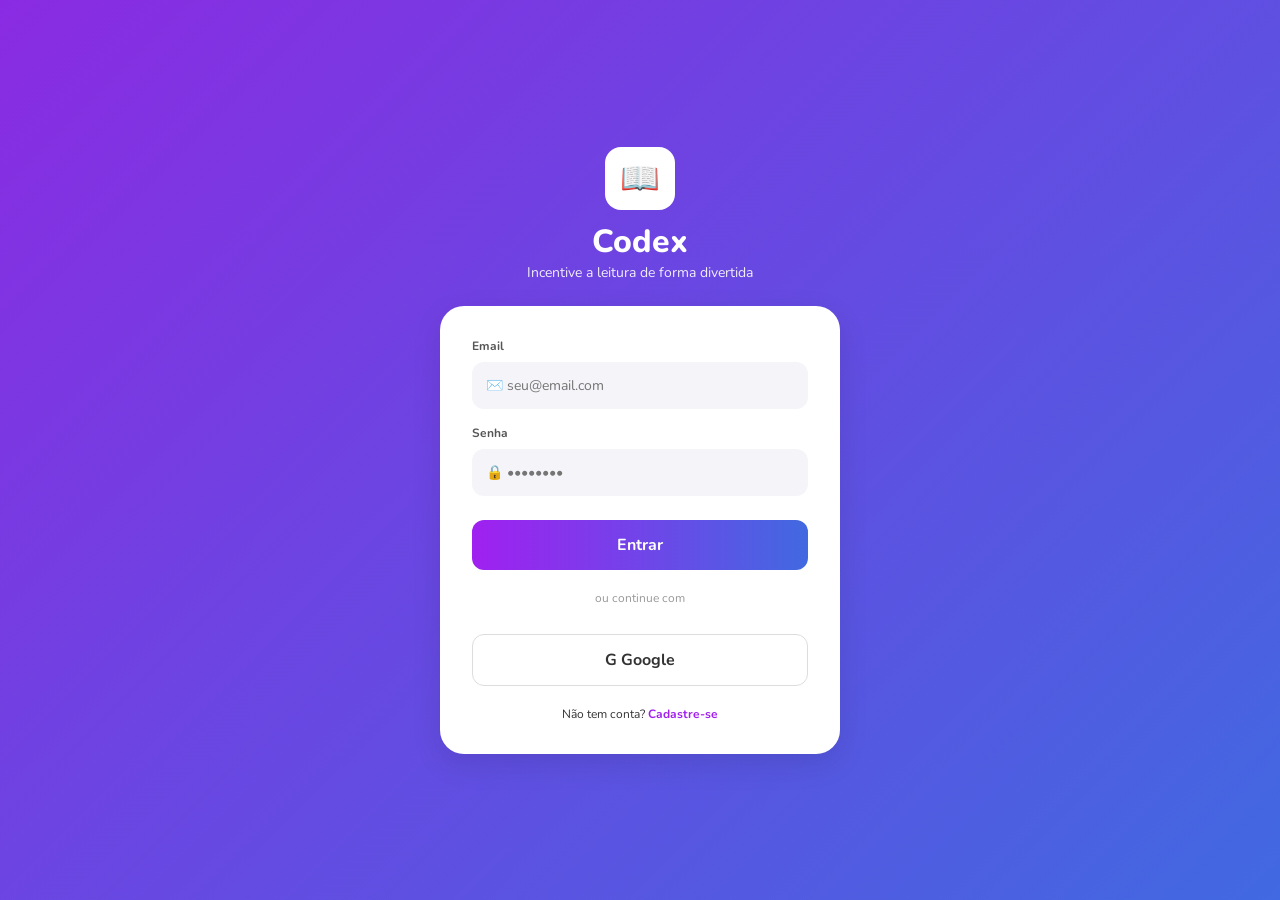
==== index.html @ 4026b61c "feat: cria estrutura visual do login e escolha de perfil" ====
<!DOCTYPE html>
<html lang="pt-BR">
<head>
    <meta charset="UTF-8">
    <meta name="viewport" content="width=device-width, initial-scale=1.0">
    <title>Codex - Login</title>
    <link rel="stylesheet" href="./css/global.css">
</head>
<body>

    <div class="cabecalho">
        <h1 style="background: white; color: #8A2BE2; display: inline-block; padding: 10px 15px; border-radius: 16px; margin-bottom: 10px;">📖</h1>
        <h1>Codex</h1>
        <p>Incentive a leitura de forma divertida</p>
    </div>

    <div class="cartao-branco">
        
        <form>
            <div class="grupo-input">
                <label>Email</label>
                <input type="email" placeholder="✉️ seu@email.com">
            </div>

            <div class="grupo-input">
                <label>Senha</label>
                <input type="password" placeholder="🔒 ••••••••">
            </div>

            <button type="button" class="btn-primario">Entrar</button>
        </form>

        <div class="divisor">ou continue com</div>

        <button type="button" class="btn-primario" style="background: white; color: #333; border: 1px solid #ddd;">
            G Google
        </button>

        <p style="text-align: center; font-size: 12px; margin-top: 20px;">
            Não tem conta? <strong style="color: #A020F0;">Cadastre-se</strong>
        </p>
    </div>

</body>
</html>
---- css/global.css ----
/* Importando a fonte parecida com a do Figma */
@import url('https://fonts.googleapis.com/css2?family=Nunito:wght@400;600;700;800&display=swap');

* {
    margin: 0;
    padding: 0;
    box-sizing: border-box;
    font-family: 'Nunito', sans-serif;
}

/* Fundo Gradiente e alinhamento central */
body {
    background: linear-gradient(135deg, #8A2BE2, #4169E1); /* Roxo para Azul */
    min-height: 100vh;
    display: flex;
    flex-direction: column;
    align-items: center;
    justify-content: center;
    color: white;
}

/* Título e Logo */
.cabecalho {
    text-align: center;
    margin-bottom: 24px;
}

.cabecalho h1 {
    font-size: 32px;
    font-weight: 800;
}

.cabecalho p {
    font-size: 14px;
    opacity: 0.9;
}

/* O Cartão Branco Central */
.cartao-branco {
    background-color: white;
    color: #333;
    width: 100%;
    max-width: 400px;
    border-radius: 24px;
    padding: 32px;
    box-shadow: 0px 10px 30px rgba(0,0,0,0.1);
}

/* Campos de Digitação (Inputs) */
.grupo-input {
    display: flex;
    flex-direction: column;
    margin-bottom: 16px;
}

.grupo-input label {
    font-size: 12px;
    font-weight: 700;
    margin-bottom: 8px;
    color: #555;
}

.grupo-input input {
    background-color: #F4F4F9;
    border: none;
    padding: 14px;
    border-radius: 12px;
    font-size: 14px;
    outline: none;
}

/* Botão Roxo Principal */
.btn-primario {
    width: 100%;
    background: linear-gradient(90deg, #A020F0, #4169E1);
    color: white;
    border: none;
    padding: 14px;
    border-radius: 12px;
    font-size: 16px;
    font-weight: 700;
    cursor: pointer;
    margin-top: 8px;
}

/* Divisor "ou continue com" */
.divisor {
    text-align: center;
    font-size: 12px;
    color: #999;
    margin: 20px 0;
}
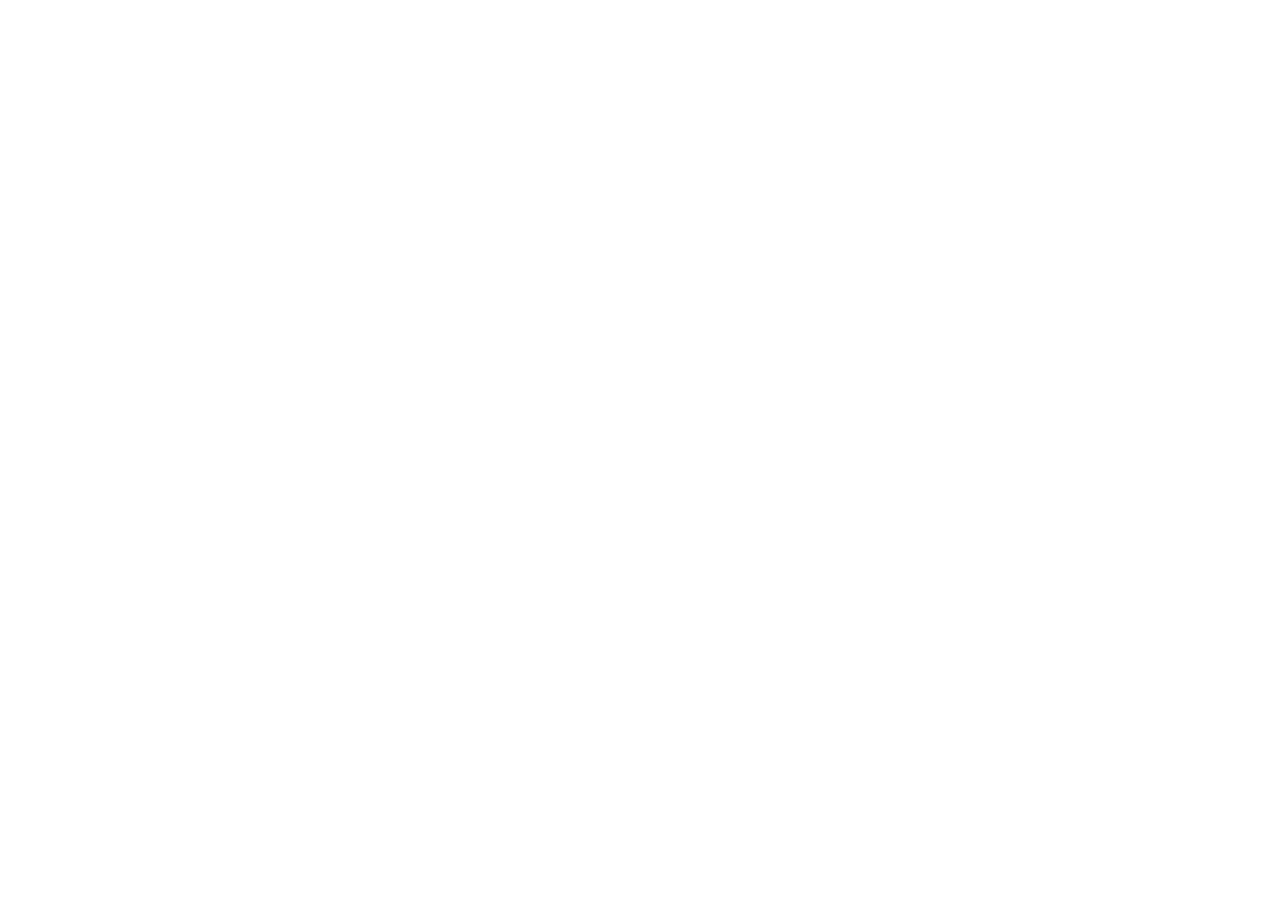
==== commit d7585831: "Atualiza index e reorganiza estrutura de CSS" ====
--- a/index.html
+++ b/index.html
@@ -1,45 +1,11 @@
 <!DOCTYPE html>
 <html lang="pt-BR">
 <head>
-    <meta charset="UTF-8">
-    <meta name="viewport" content="width=device-width, initial-scale=1.0">
-    <title>Codex - Login</title>
-    <link rel="stylesheet" href="./css/global.css">
+  <meta charset="UTF-8">
+  <meta name="viewport" content="width=device-width, initial-scale=1.0">
+  <title>Document</title>
 </head>
 <body>
-
-    <div class="cabecalho">
-        <h1 style="background: white; color: #8A2BE2; display: inline-block; padding: 10px 15px; border-radius: 16px; margin-bottom: 10px;">📖</h1>
-        <h1>Codex</h1>
-        <p>Incentive a leitura de forma divertida</p>
-    </div>
-
-    <div class="cartao-branco">
-        
-        <form>
-            <div class="grupo-input">
-                <label>Email</label>
-                <input type="email" placeholder="✉️ seu@email.com">
-            </div>
-
-            <div class="grupo-input">
-                <label>Senha</label>
-                <input type="password" placeholder="🔒 ••••••••">
-            </div>
-
-            <button type="button" class="btn-primario">Entrar</button>
-        </form>
-
-        <div class="divisor">ou continue com</div>
-
-        <button type="button" class="btn-primario" style="background: white; color: #333; border: 1px solid #ddd;">
-            G Google
-        </button>
-
-        <p style="text-align: center; font-size: 12px; margin-top: 20px;">
-            Não tem conta? <strong style="color: #A020F0;">Cadastre-se</strong>
-        </p>
-    </div>
-
+  
 </body>
 </html>
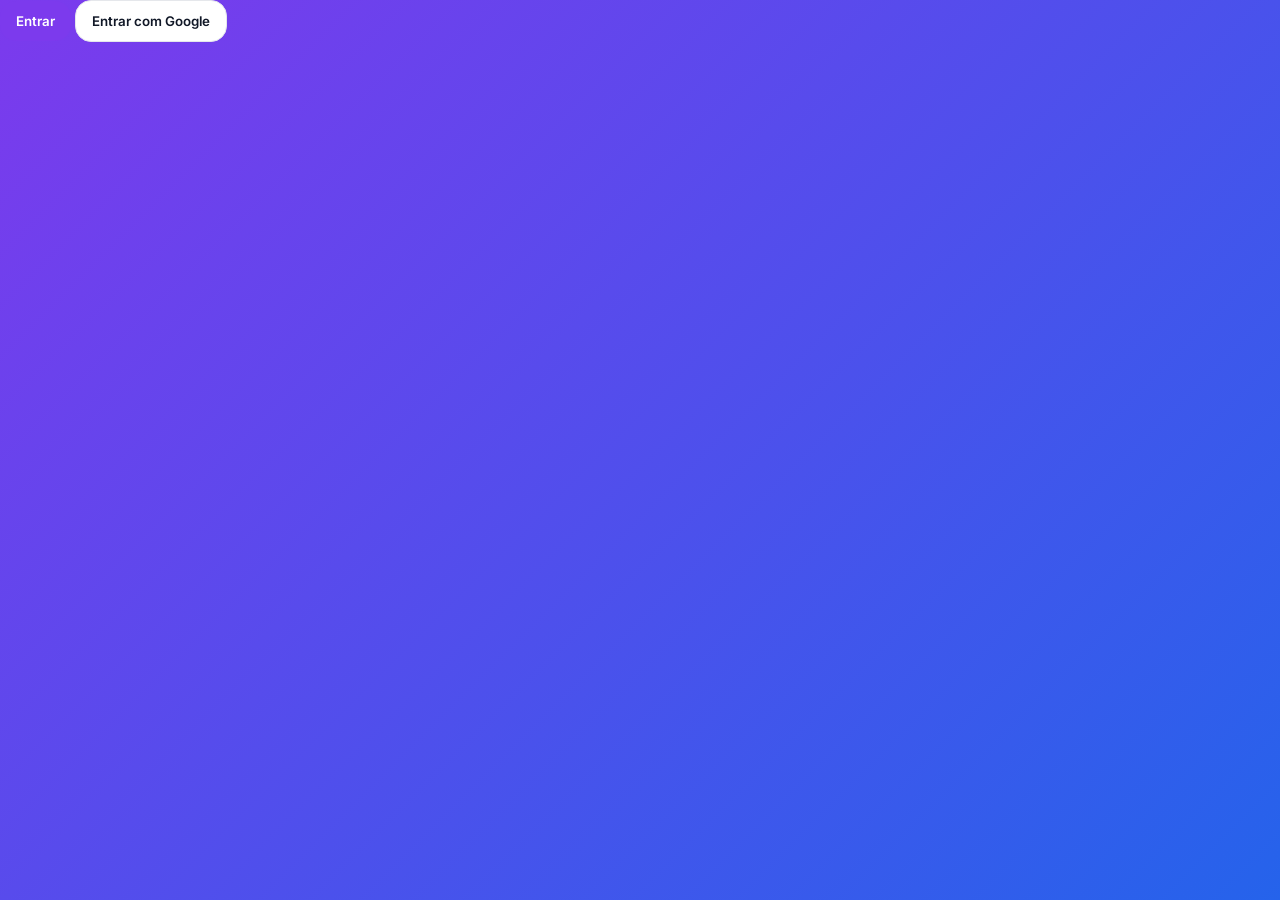
==== commit 57d0eb6f: "feat: adiciona base do design system (reset, variáveis globais e botões)" ====
--- a/index.html
+++ b/index.html
@@ -1,11 +1,15 @@
 <!DOCTYPE html>
 <html lang="pt-BR">
 <head>
-  <meta charset="UTF-8">
-  <meta name="viewport" content="width=device-width, initial-scale=1.0">
-  <title>Document</title>
+  <meta charset="UTF-8" />
+  <meta name="viewport" content="width=device-width, initial-scale=1.0" />
+  <title>CODEX</title>
+
+  <link rel="stylesheet" href="css/global.css" />
 </head>
-<body>
-  
+
+<body class="app-bg">
+  <button class="btn-primary">Entrar</button>
+  <button class="btn-google">Entrar com Google</button>
 </body>
 </html>
--- a/css/global.css
+++ b/css/global.css
@@ -0,0 +1,89 @@
+@import url("https://fonts.googleapis.com/css2?family=Inter:wght@400;500;600;700&display=swap");
+
+:root {
+  --primary-purple: #7c3aed;
+  --secondary-blue: #2563eb;
+
+  --bg-gradient: linear-gradient(
+    135deg,
+    var(--primary-purple) 0%,
+    var(--secondary-blue) 100%
+  );
+
+  --font-family: "Inter", system-ui, -apple-system, Segoe UI, Roboto, Arial, sans-serif;
+
+  --white: #ffffff;
+  --text: #0f172a;
+  --muted: #64748b;
+
+  --radius: 16px;
+}
+
+* {
+  margin: 0;
+  padding: 0;
+  box-sizing: border-box;
+}
+
+html, body {
+  height: 100%;
+}
+
+body {
+  font-family: var(--font-family);
+  -webkit-font-smoothing: antialiased;
+  -moz-osx-font-smoothing: grayscale;
+}
+
+.app-bg {
+  min-height: 100vh;
+  background: var(--bg-gradient);
+}
+
+.btn-primary {
+  display: inline-flex;
+  align-items: center;
+  justify-content: center;
+  gap: 0.5rem;
+
+  padding: 0.75rem 1rem;
+  border: 0;
+  border-radius: var(--radius);
+  cursor: pointer;
+
+  background: var(--primary-purple);
+  color: var(--white);
+
+  font-weight: 600;
+  font-family: var(--font-family);
+
+  transition: transform 120ms ease, opacity 120ms ease;
+}
+
+.btn-primary:hover { opacity: 0.92; }
+.btn-primary:active { transform: scale(0.98); }
+.btn-primary:disabled { opacity: 0.6; cursor: not-allowed; }
+
+.btn-google {
+  display: inline-flex;
+  align-items: center;
+  justify-content: center;
+  gap: 0.5rem;
+
+  padding: 0.75rem 1rem;
+  border-radius: var(--radius);
+  cursor: pointer;
+
+  background: var(--white);
+  color: #111827;
+  border: 1px solid #e5e7eb;
+
+  font-weight: 600;
+  font-family: var(--font-family);
+
+  transition: transform 120ms ease, background 120ms ease;
+}
+
+.btn-google:hover { background: #f9fafb; }
+.btn-google:active { transform: scale(0.98); }
+.btn-google:disabled { opacity: 0.6; cursor: not-allowed; }
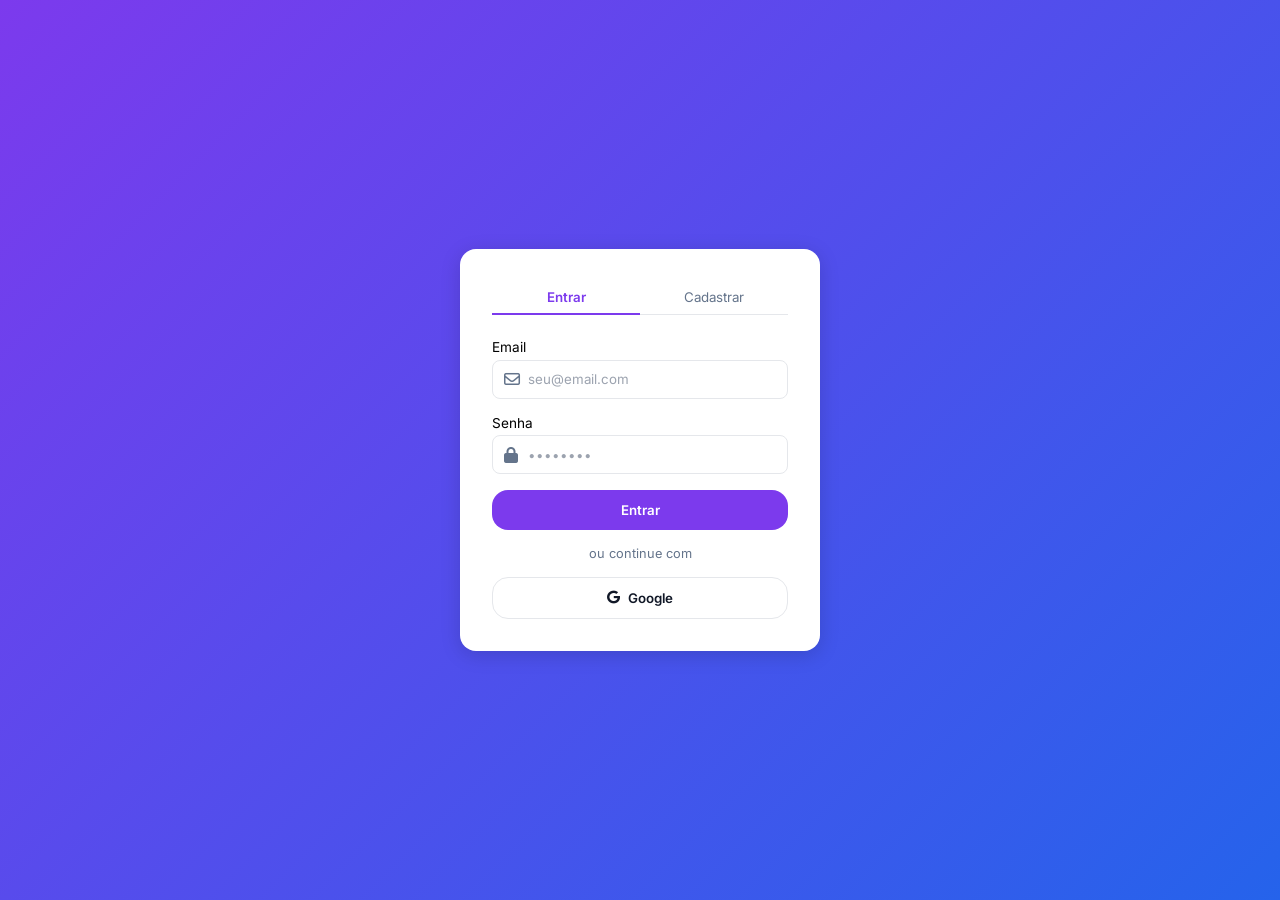
==== commit e3432be5: "Implementa tela de login com alternância entre formulários" ====
--- a/index.html
+++ b/index.html
@@ -1,15 +1,99 @@
 <!DOCTYPE html>
 <html lang="pt-BR">
+
+
 <head>
   <meta charset="UTF-8" />
   <meta name="viewport" content="width=device-width, initial-scale=1.0" />
   <title>CODEX</title>
-
+  <link rel="stylesheet" href="https://cdnjs.cloudflare.com/ajax/libs/font-awesome/6.5.0/css/all.min.css" />
   <link rel="stylesheet" href="css/global.css" />
+  <link rel="stylesheet" href="css/login.css" />
 </head>
 
+
 <body class="app-bg">
-  <button class="btn-primary">Entrar</button>
-  <button class="btn-google">Entrar com Google</button>
+  <div class="login-wrapper">
+    <div class="card">
+
+      <div class="tabs">
+        <button class="tab-btn active" id="btn-entrar" onclick="mostrarEntrar()">Entrar</button>
+        <button class="tab-btn" id="btn-cadastrar" onclick="mostrarCadastrar()">Cadastrar</button>
+      </div>
+
+
+
+      <div id="form-entrar" class="form-panel active">
+
+        <div class="input-group">
+          <label>Email</label>
+          <div class="input-wrapper">
+            <i class="fa-regular fa-envelope"></i>
+            <input type="email" placeholder="seu@email.com" />
+          </div>
+        </div>
+
+        <div class="input-group">
+          <label>Senha</label>
+          <div class="input-wrapper">
+            <i class="fa-solid fa-lock"></i>
+            <input type="password" placeholder="••••••••" />
+          </div>
+        </div>
+
+        <button class="btn-primary">Entrar</button>
+
+        <div class="divider">ou continue com</div>
+
+        <button class="btn-google">
+          <i class="fa-brands fa-google"></i> Google
+        </button>
+
+      </div>
+
+
+
+
+
+      <div id="form-cadastrar" class="form-panel">
+
+        <div class="input-group">
+          <label>Usuário</label>
+          <div class="input-wrapper">
+            <i class="fa-regular fa-user"></i>
+            <input type="text" placeholder="Seu usuário" />
+          </div>
+        </div>
+
+        <div class="input-group">
+          <label>Email</label>
+          <div class="input-wrapper">
+            <i class="fa-regular fa-envelope"></i>
+            <input type="email" placeholder="seu@email.com" />
+          </div>
+        </div>
+
+        <div class="input-group">
+          <label>Senha</label>
+          <div class="input-wrapper">
+            <i class="fa-solid fa-lock"></i>
+            <input type="password" placeholder="••••••••" />
+          </div>
+        </div>
+
+        <button class="btn-primary">Criar Conta</button>
+
+        <div class="divider">ou continue com</div>
+
+        <button class="btn-google">
+          <i class="fa-brands fa-google"></i> Google
+        </button>
+
+      </div>
+
+    </div>
+  </div>
+
+  <script src="js/script.js"></script>
 </body>
 </html>
--- a/css/global.css
+++ b/css/global.css
@@ -86,4 +86,99 @@
 
 .btn-google:hover { background: #f9fafb; }
 .btn-google:active { transform: scale(0.98); }
-.btn-google:disabled { opacity: 0.6; cursor: not-allowed; }+.btn-google:disabled { opacity: 0.6; cursor: not-allowed; }
+
+
+
+/* login - Gabriel  */
+
+.login-wrapper {
+  min-height: 100vh;
+  display: flex;
+  align-items: center;
+  justify-content: center;
+}
+
+.card {
+  background: #fff;
+  border-radius: var(--radius);
+  box-shadow: 0 4px 20px rgba(0, 0, 0, 0.15);
+  width: 360px;
+  padding: 2rem;
+}
+
+.tabs {
+  display: flex;
+  border-bottom: 1px solid #e5e7eb;
+  margin-bottom: 1.5rem;
+}
+
+.tab-btn {
+  flex: 1;
+  padding: 0.5rem;
+  border: none;
+  border-bottom: 2px solid transparent;
+  margin-bottom: -1px;
+  background: transparent;
+  font-family: var(--font-family);
+  color: var(--muted);
+  cursor: pointer;
+}
+
+.tab-btn.active {
+  color: var(--primary-purple);
+  border-bottom-color: var(--primary-purple);
+  font-weight: 600;
+}
+
+.form-panel {
+  display: none;
+}
+
+.form-panel.active {
+  display: flex;
+  flex-direction: column;
+  gap: 1rem;
+}
+
+.input-group label {
+  display: block;
+  font-size: 0.85rem;
+  margin-bottom: 0.3rem;
+}
+
+.input-wrapper {
+  position: relative;
+}
+
+.input-wrapper i {
+  position: absolute;
+  left: 0.75rem;
+  top: 50%;
+  transform: translateY(-50%);
+  color: var(--muted);
+}
+
+.input-wrapper input {
+  width: 100%;
+  padding: 0.65rem 0.75rem 0.65rem 2.2rem;
+  border: 1px solid #e5e7eb;
+  border-radius: 8px;
+  font-family: var(--font-family);
+  outline: none;
+}
+
+.input-wrapper input:focus {
+  border-color: var(--primary-purple);
+  box-shadow: 0 0 0 3px rgba(124, 58, 237, 0.12);
+}
+
+.input-wrapper input::placeholder {
+  color: #9ca3af;
+}
+
+.divider {
+  text-align: center;
+  font-size: 0.8rem;
+  color: var(--muted);
+}
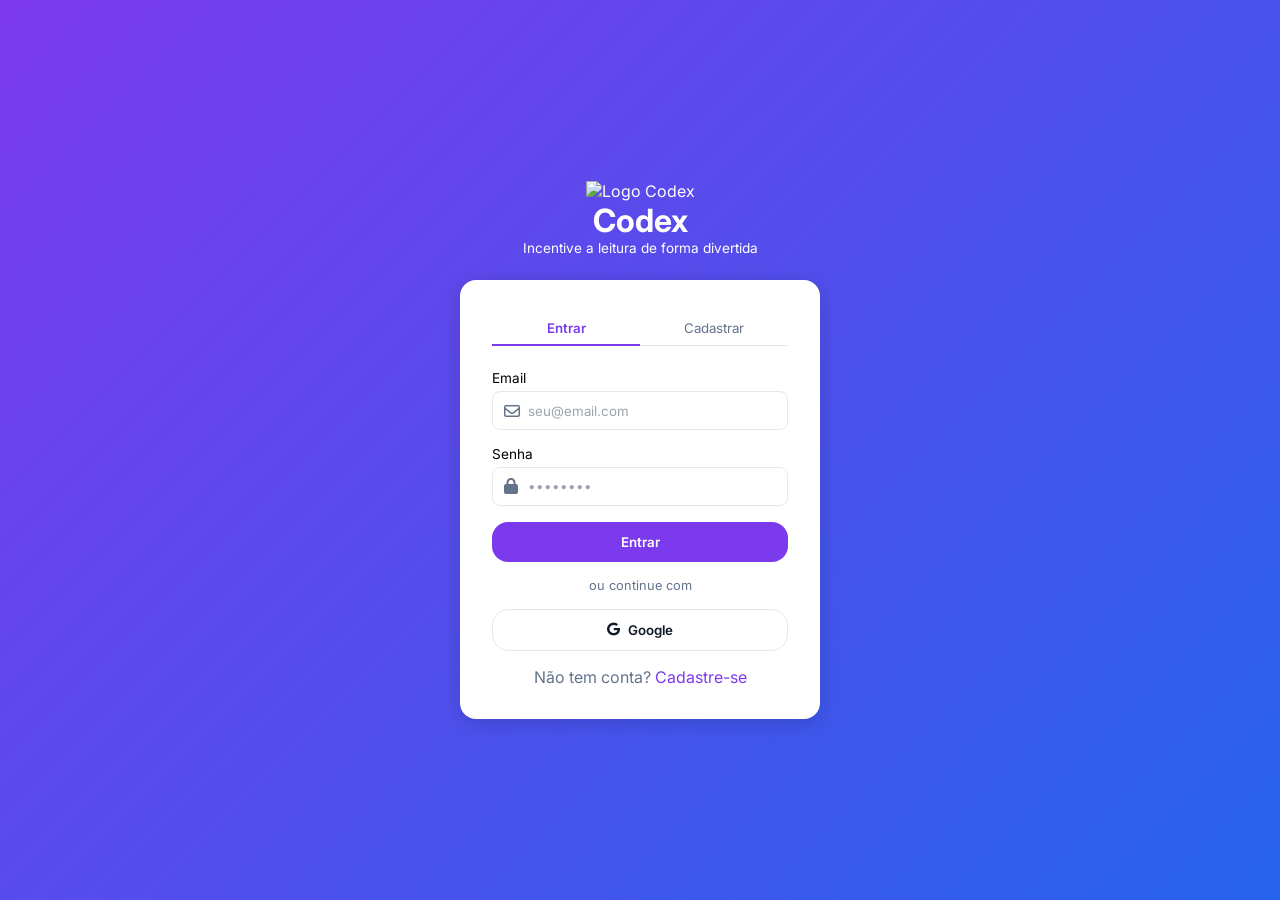
==== commit 63fc71ee: "Implementa tela de login com alternância entre formulário (versão 2)" ====
--- a/index.html
+++ b/index.html
@@ -1,99 +1,110 @@
-<!DOCTYPE html>
+<!doctype html>
 <html lang="pt-BR">
+  <head>
+    <meta charset="UTF-8" />
+    <meta name="viewport" content="width=device-width, initial-scale=1.0" />
+    <title>CODEX</title>
+    <link
+      rel="stylesheet"
+      href="https://cdnjs.cloudflare.com/ajax/libs/font-awesome/6.5.0/css/all.min.css"
+    />
+    <link rel="stylesheet" href="css/global.css" />
+    <link rel="stylesheet" href="css/login.css" />
+  </head>
 
-
-<head>
-  <meta charset="UTF-8" />
-  <meta name="viewport" content="width=device-width, initial-scale=1.0" />
-  <title>CODEX</title>
-  <link rel="stylesheet" href="https://cdnjs.cloudflare.com/ajax/libs/font-awesome/6.5.0/css/all.min.css" />
-  <link rel="stylesheet" href="css/global.css" />
-  <link rel="stylesheet" href="css/login.css" />
-</head>
-
-
-<body class="app-bg">
-  <div class="login-wrapper">
-    <div class="card">
-
-      <div class="tabs">
-        <button class="tab-btn active" id="btn-entrar" onclick="mostrarEntrar()">Entrar</button>
-        <button class="tab-btn" id="btn-cadastrar" onclick="mostrarCadastrar()">Cadastrar</button>
+  <body class="app-bg">
+    <div class="login-wrapper">
+      <div class="cabecalho">
+        <img src="" alt="Logo Codex" />
+        <h1>Codex</h1>
+        <p>Incentive a leitura de forma divertida</p>
       </div>
 
-
-
-      <div id="form-entrar" class="form-panel active">
-
-        <div class="input-group">
-          <label>Email</label>
-          <div class="input-wrapper">
-            <i class="fa-regular fa-envelope"></i>
-            <input type="email" placeholder="seu@email.com" />
-          </div>
+      <div class="card">
+        <div class="tabs">
+          <button
+            class="tab-btn active"
+            id="btn-entrar"
+            onclick="mostrarEntrar()"
+          >
+            Entrar
+          </button>
+          <button
+            class="tab-btn"
+            id="btn-cadastrar"
+            onclick="mostrarCadastrar()"
+          >
+            Cadastrar
+          </button>
         </div>
 
-        <div class="input-group">
-          <label>Senha</label>
-          <div class="input-wrapper">
-            <i class="fa-solid fa-lock"></i>
-            <input type="password" placeholder="••••••••" />
+        <div id="form-entrar" class="form-panel active">
+          <div class="input-group">
+            <label>Email</label>
+            <div class="input-wrapper">
+              <i class="fa-regular fa-envelope"></i>
+              <input type="email" placeholder="seu@email.com" />
+            </div>
           </div>
+
+          <div class="input-group">
+            <label>Senha</label>
+            <div class="input-wrapper">
+              <i class="fa-solid fa-lock"></i>
+              <input type="password" placeholder="••••••••" />
+            </div>
+          </div>
+
+          <button class="btn-primary">Entrar</button>
+
+          <div class="divider">ou continue com</div>
+
+          <button class="btn-google">
+            <i class="fa-brands fa-google"></i> Google
+          </button>
+
+        <p>Não tem conta? <a href="#" onclick="mostrarCadastrar()">Cadastre-se</a></p>
         </div>
 
-        <button class="btn-primary">Entrar</button>
+        <div id="form-cadastrar" class="form-panel">
+          <div class="input-group">
+            <label>Usuário</label>
+            <div class="input-wrapper">
+              <i class="fa-regular fa-user"></i>
+              <input type="text" placeholder="Seu usuário" />
+            </div>
+          </div>
 
-        <div class="divider">ou continue com</div>
+          <div class="input-group">
+            <label>Email</label>
+            <div class="input-wrapper">
+              <i class="fa-regular fa-envelope"></i>
+              <input type="email" placeholder="seu@email.com" />
+            </div>
+          </div>
 
-        <button class="btn-google">
-          <i class="fa-brands fa-google"></i> Google
-        </button>
+          <div class="input-group">
+            <label>Senha</label>
+            <div class="input-wrapper">
+              <i class="fa-solid fa-lock"></i>
+              <input type="password" placeholder="••••••••" />
+            </div>
+          </div>
 
+          <button class="btn-primary">Criar Conta</button>
+
+          <div class="divider">ou continue com</div>
+
+          <button class="btn-google">
+            <i class="fa-brands fa-google"></i> Google
+          </button>
+
+          <p><a href="#" onclick="mostrarEntrar()">Já tenho conta</a></p>
+
+        </div>
       </div>
+    </div>
 
-
-
-
-
-      <div id="form-cadastrar" class="form-panel">
-
-        <div class="input-group">
-          <label>Usuário</label>
-          <div class="input-wrapper">
-            <i class="fa-regular fa-user"></i>
-            <input type="text" placeholder="Seu usuário" />
-          </div>
-        </div>
-
-        <div class="input-group">
-          <label>Email</label>
-          <div class="input-wrapper">
-            <i class="fa-regular fa-envelope"></i>
-            <input type="email" placeholder="seu@email.com" />
-          </div>
-        </div>
-
-        <div class="input-group">
-          <label>Senha</label>
-          <div class="input-wrapper">
-            <i class="fa-solid fa-lock"></i>
-            <input type="password" placeholder="••••••••" />
-          </div>
-        </div>
-
-        <button class="btn-primary">Criar Conta</button>
-
-        <div class="divider">ou continue com</div>
-
-        <button class="btn-google">
-          <i class="fa-brands fa-google"></i> Google
-        </button>
-
-      </div>
-
-    </div>
-  </div>
-
-  <script src="js/script.js"></script>
-</body>
-</html>+    <script src="js/script.js"></script>
+  </body>
+</html>
--- a/css/global.css
+++ b/css/global.css
@@ -87,8 +87,6 @@
 .btn-google:hover { background: #f9fafb; }
 .btn-google:active { transform: scale(0.98); }
 .btn-google:disabled { opacity: 0.6; cursor: not-allowed; }
-
-
 
 /* login - Gabriel  */
 
@@ -181,4 +179,35 @@
   text-align: center;
   font-size: 0.8rem;
   color: var(--muted);
+}
+
+
+/* Cabeçalho - Gabriel  */
+
+.login-wrapper {
+  flex-direction: column;
+}
+
+.cabecalho {
+  text-align: center;
+  color: #fff;
+  margin-bottom: 1.5rem;
+}
+
+.cabecalho img {
+  width: 60px;
+}
+
+.cabecalho p {
+  font-size: 0.85rem;
+}
+
+#form-entrar p, #form-cadastrar p {
+  text-align: center;
+  color: var(--muted);
+}
+
+#form-entrar a, #form-cadastrar a {
+  color: var(--primary-purple);
+  text-decoration: none;
 }
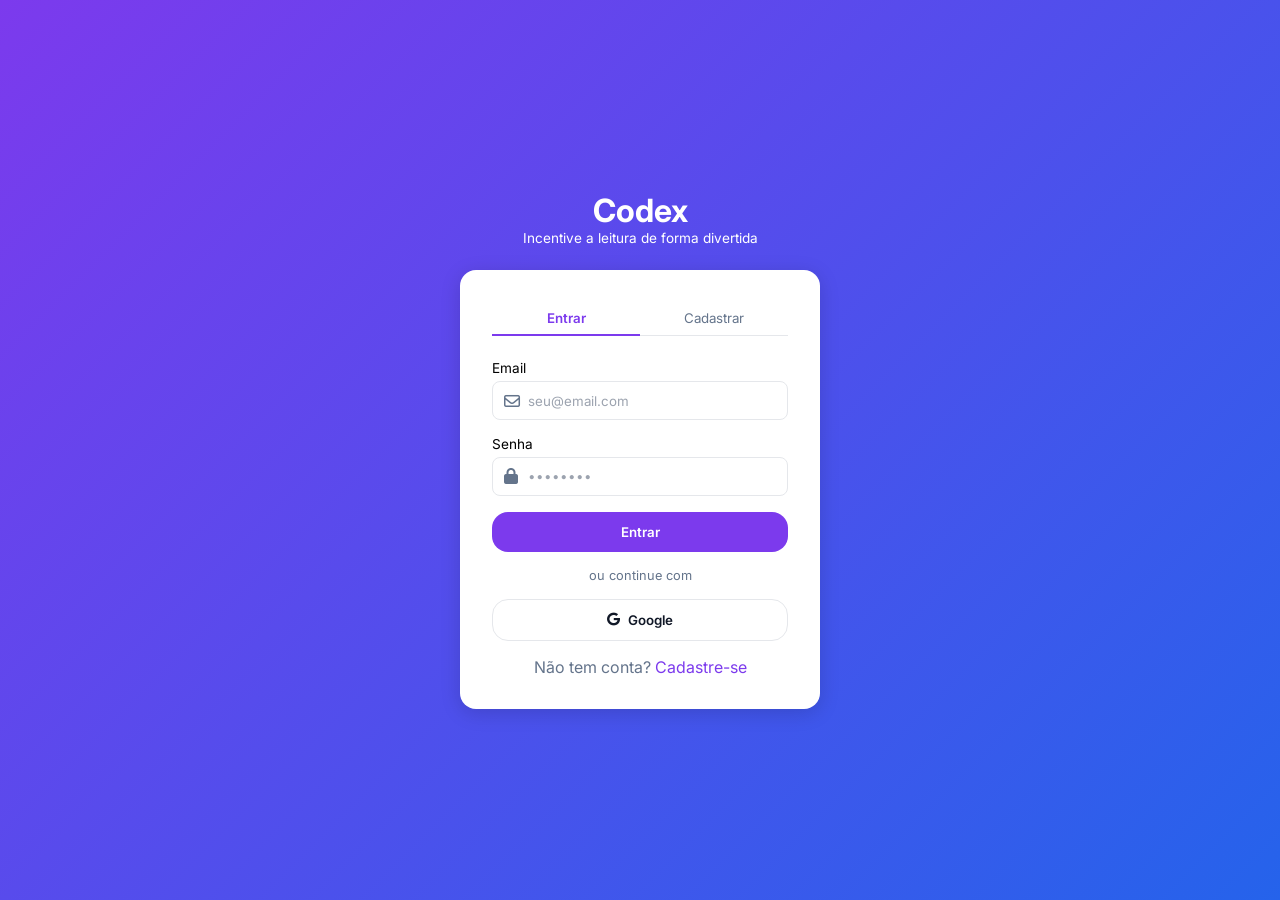
==== commit f14dab27: "codex v0" ====
--- a/index.html
+++ b/index.html
@@ -4,6 +4,7 @@
     <meta charset="UTF-8" />
     <meta name="viewport" content="width=device-width, initial-scale=1.0" />
     <title>CODEX</title>
+
     <link
       rel="stylesheet"
       href="https://cdnjs.cloudflare.com/ajax/libs/font-awesome/6.5.0/css/all.min.css"
@@ -15,7 +16,6 @@
   <body class="app-bg">
     <div class="login-wrapper">
       <div class="cabecalho">
-        <img src="" alt="Logo Codex" />
         <h1>Codex</h1>
         <p>Incentive a leitura de forma divertida</p>
       </div>
@@ -43,7 +43,11 @@
             <label>Email</label>
             <div class="input-wrapper">
               <i class="fa-regular fa-envelope"></i>
-              <input type="email" placeholder="seu@email.com" />
+              <input
+                id="login-email"
+                type="email"
+                placeholder="seu@email.com"
+              />
             </div>
           </div>
 
@@ -51,19 +55,24 @@
             <label>Senha</label>
             <div class="input-wrapper">
               <i class="fa-solid fa-lock"></i>
-              <input type="password" placeholder="••••••••" />
+              <input id="login-senha" type="password" placeholder="••••••••" />
             </div>
           </div>
 
-          <button class="btn-primary">Entrar</button>
+          <button id="btn-login" class="btn-primary" type="button">
+            Entrar
+          </button>
 
           <div class="divider">ou continue com</div>
 
-          <button class="btn-google">
+          <button class="btn-google" type="button">
             <i class="fa-brands fa-google"></i> Google
           </button>
 
-        <p>Não tem conta? <a href="#" onclick="mostrarCadastrar()">Cadastre-se</a></p>
+          <p>
+            Não tem conta?
+            <a href="#" onclick="mostrarCadastrar()">Cadastre-se</a>
+          </p>
         </div>
 
         <div id="form-cadastrar" class="form-panel">
@@ -71,7 +80,7 @@
             <label>Usuário</label>
             <div class="input-wrapper">
               <i class="fa-regular fa-user"></i>
-              <input type="text" placeholder="Seu usuário" />
+              <input id="cad-usuario" type="text" placeholder="Seu usuário" />
             </div>
           </div>
 
@@ -79,7 +88,7 @@
             <label>Email</label>
             <div class="input-wrapper">
               <i class="fa-regular fa-envelope"></i>
-              <input type="email" placeholder="seu@email.com" />
+              <input id="cad-email" type="email" placeholder="seu@email.com" />
             </div>
           </div>
 
@@ -87,24 +96,25 @@
             <label>Senha</label>
             <div class="input-wrapper">
               <i class="fa-solid fa-lock"></i>
-              <input type="password" placeholder="••••••••" />
+              <input id="cad-senha" type="password" placeholder="••••••••" />
             </div>
           </div>
 
-          <button class="btn-primary">Criar Conta</button>
+          <button id="btn-cadastrar-conta" class="btn-primary" type="button">
+            Criar Conta
+          </button>
 
           <div class="divider">ou continue com</div>
 
-          <button class="btn-google">
+          <button class="btn-google" type="button">
             <i class="fa-brands fa-google"></i> Google
           </button>
 
           <p><a href="#" onclick="mostrarEntrar()">Já tenho conta</a></p>
-
         </div>
       </div>
     </div>
 
     <script src="js/script.js"></script>
   </body>
-</html>
+</html>
--- a/css/global.css
+++ b/css/global.css
@@ -10,13 +10,19 @@
     var(--secondary-blue) 100%
   );
 
-  --font-family: "Inter", system-ui, -apple-system, Segoe UI, Roboto, Arial, sans-serif;
+  --font-family:
+    "Inter", system-ui, -apple-system, Segoe UI, Roboto, Arial, sans-serif;
 
   --white: #ffffff;
   --text: #0f172a;
   --muted: #64748b;
 
   --radius: 16px;
+
+  --border-light: #e5e7eb;
+  --nav-bg: rgba(255, 255, 255, 0.95);
+  --nav-active-bg: rgba(124, 58, 237, 0.1);
+  --bottom-nav-height: 76px;
 }
 
 * {
@@ -25,7 +31,8 @@
   box-sizing: border-box;
 }
 
-html, body {
+html,
+body {
   height: 100%;
 }
 
@@ -33,11 +40,109 @@
   font-family: var(--font-family);
   -webkit-font-smoothing: antialiased;
   -moz-osx-font-smoothing: grayscale;
+  padding-bottom: calc(var(--bottom-nav-height) + 16px);
 }
 
 .app-bg {
   min-height: 100vh;
   background: var(--bg-gradient);
+}
+
+.app-header {
+  position: sticky;
+  top: 0;
+  z-index: 1000;
+  width: 100%;
+  background: rgba(255, 255, 255, 0.96);
+  border-bottom: 1px solid var(--border-light);
+  box-shadow: 0 6px 18px rgba(15, 23, 42, 0.06);
+  backdrop-filter: blur(12px);
+}
+
+.app-header__inner {
+  width: 100%;
+  max-width: 420px;
+  margin: 0 auto;
+  min-height: 56px;
+  padding: 8px 16px;
+  display: flex;
+  align-items: center;
+  justify-content: space-between;
+  gap: 12px;
+}
+
+.app-brand {
+  display: flex;
+  align-items: center;
+  gap: 8px;
+  flex-shrink: 0;
+}
+
+.app-brand__text {
+  font-size: 0.95rem;
+  font-weight: 600;
+  color: var(--primary-purple);
+  white-space: nowrap;
+}
+
+.app-header__status {
+  display: flex;
+  align-items: center;
+  gap: 8px;
+  flex-shrink: 0;
+}
+
+.icon {
+  display: inline-flex;
+  align-items: center;
+  justify-content: center;
+}
+
+.icon--brand {
+  width: 24px;
+  height: 24px;
+  color: var(--primary-purple);
+  flex-shrink: 0;
+}
+
+.icon--xs {
+  width: 16px;
+  height: 16px;
+  flex-shrink: 0;
+}
+
+.icon svg,
+.icon--brand svg,
+.icon--xs svg,
+.status-pill svg {
+  width: 100%;
+  height: 100%;
+  display: block;
+}
+
+.status-pill {
+  display: inline-flex;
+  align-items: center;
+  gap: 4px;
+
+  padding: 4px 10px;
+  border-radius: 999px;
+
+  background: #fef3c7;
+  color: #b45309;
+
+  font-size: 12px;
+  font-weight: 600;
+}
+
+.status-pill--level {
+  background: rgba(124, 58, 237, 0.12);
+  color: var(--primary-purple);
+}
+
+.status-pill svg {
+  width: 14px;
+  height: 14px;
 }
 
 .btn-primary {
@@ -57,12 +162,21 @@
   font-weight: 600;
   font-family: var(--font-family);
 
-  transition: transform 120ms ease, opacity 120ms ease;
-}
-
-.btn-primary:hover { opacity: 0.92; }
-.btn-primary:active { transform: scale(0.98); }
-.btn-primary:disabled { opacity: 0.6; cursor: not-allowed; }
+  transition:
+    transform 120ms ease,
+    opacity 120ms ease;
+}
+
+.btn-primary:hover {
+  opacity: 0.92;
+}
+.btn-primary:active {
+  transform: scale(0.98);
+}
+.btn-primary:disabled {
+  opacity: 0.6;
+  cursor: not-allowed;
+}
 
 .btn-google {
   display: inline-flex;
@@ -81,14 +195,21 @@
   font-weight: 600;
   font-family: var(--font-family);
 
-  transition: transform 120ms ease, background 120ms ease;
-}
-
-.btn-google:hover { background: #f9fafb; }
-.btn-google:active { transform: scale(0.98); }
-.btn-google:disabled { opacity: 0.6; cursor: not-allowed; }
-
-/* login - Gabriel  */
+  transition:
+    transform 120ms ease,
+    background 120ms ease;
+}
+
+.btn-google:hover {
+  background: #f9fafb;
+}
+.btn-google:active {
+  transform: scale(0.98);
+}
+.btn-google:disabled {
+  opacity: 0.6;
+  cursor: not-allowed;
+}
 
 .login-wrapper {
   min-height: 100vh;
@@ -181,9 +302,6 @@
   color: var(--muted);
 }
 
-
-/* Cabeçalho - Gabriel  */
-
 .login-wrapper {
   flex-direction: column;
 }
@@ -202,12 +320,141 @@
   font-size: 0.85rem;
 }
 
-#form-entrar p, #form-cadastrar p {
+#form-entrar p,
+#form-cadastrar p {
   text-align: center;
   color: var(--muted);
 }
 
-#form-entrar a, #form-cadastrar a {
+#form-entrar a,
+#form-cadastrar a {
   color: var(--primary-purple);
   text-decoration: none;
+}
+
+.bottom-nav {
+  position: fixed;
+  left: 50%;
+  bottom: 0;
+  transform: translateX(-50%);
+  width: 100%;
+  max-width: 400px;
+  height: var(--bottom-nav-height);
+  display: grid;
+  grid-template-columns: repeat(7, 1fr);
+  align-items: center;
+  padding: 6px 6px calc(6px + env(safe-area-inset-bottom));
+  background: rgba(255, 255, 255, 0.96);
+  border-top: 1px solid var(--border-light);
+  box-shadow: 0 -6px 18px rgba(15, 23, 42, 0.06);
+  backdrop-filter: blur(12px);
+  z-index: 999;
+}
+
+.bottom-nav__item {
+  display: flex;
+  flex-direction: column;
+  align-items: center;
+  justify-content: center;
+  gap: 3px;
+  min-height: 50px;
+  border-radius: 12px;
+  text-decoration: none;
+  color: var(--muted);
+  font-size: 10px;
+  font-weight: 500;
+  transition:
+    background 0.2s ease,
+    color 0.2s ease,
+    transform 0.2s ease;
+}
+
+.bottom-nav__item:hover {
+  background: rgba(124, 58, 237, 0.06);
+}
+
+.bottom-nav__item:active {
+  transform: scale(0.97);
+}
+
+.bottom-nav__icon {
+  width: 15px;
+  height: 15px;
+  display: inline-flex;
+  align-items: center;
+  justify-content: center;
+}
+
+.bottom-nav__icon svg {
+  width: 100%;
+  height: 100%;
+  display: block;
+}
+
+.bottom-nav__label {
+  display: block;
+  line-height: 1.05;
+  font-size: 10px;
+}
+
+.bottom-nav__item.active {
+  color: var(--primary-purple);
+  background: var(--nav-active-bg);
+}
+
+@media (max-width: 400px) {
+  .bottom-nav {
+    max-width: 100%;
+    padding-left: 4px;
+    padding-right: 4px;
+  }
+
+  .bottom-nav__item {
+    min-height: 48px;
+    gap: 2px;
+  }
+
+  .bottom-nav__icon {
+    width: 14px;
+    height: 14px;
+  }
+
+  .bottom-nav__label {
+    font-size: 9px;
+  }
+}
+
+.codex-toast {
+  position: fixed;
+  top: 24px;
+  left: 50%;
+  transform: translate(-50%, -20px);
+  background: #ef4444;
+  color: #ffffff;
+  padding: 12px 20px;
+  border-radius: 12px;
+  display: flex;
+  align-items: center;
+  gap: 12px;
+  box-shadow: 0 10px 25px rgba(239, 68, 68, 0.35);
+  font-family: var(--font-family, sans-serif);
+  font-size: 0.9rem;
+  font-weight: 600;
+  opacity: 0;
+  pointer-events: none;
+  z-index: 9999;
+  transition: all 0.3s cubic-bezier(0.16, 1, 0.3, 1);
+  width: max-content;
+  max-width: 90vw;
+}
+
+.codex-toast.show {
+  transform: translate(-50%, 0);
+  opacity: 1;
+}
+
+.codex-toast svg {
+  width: 20px;
+  height: 20px;
+  flex-shrink: 0;
 }
